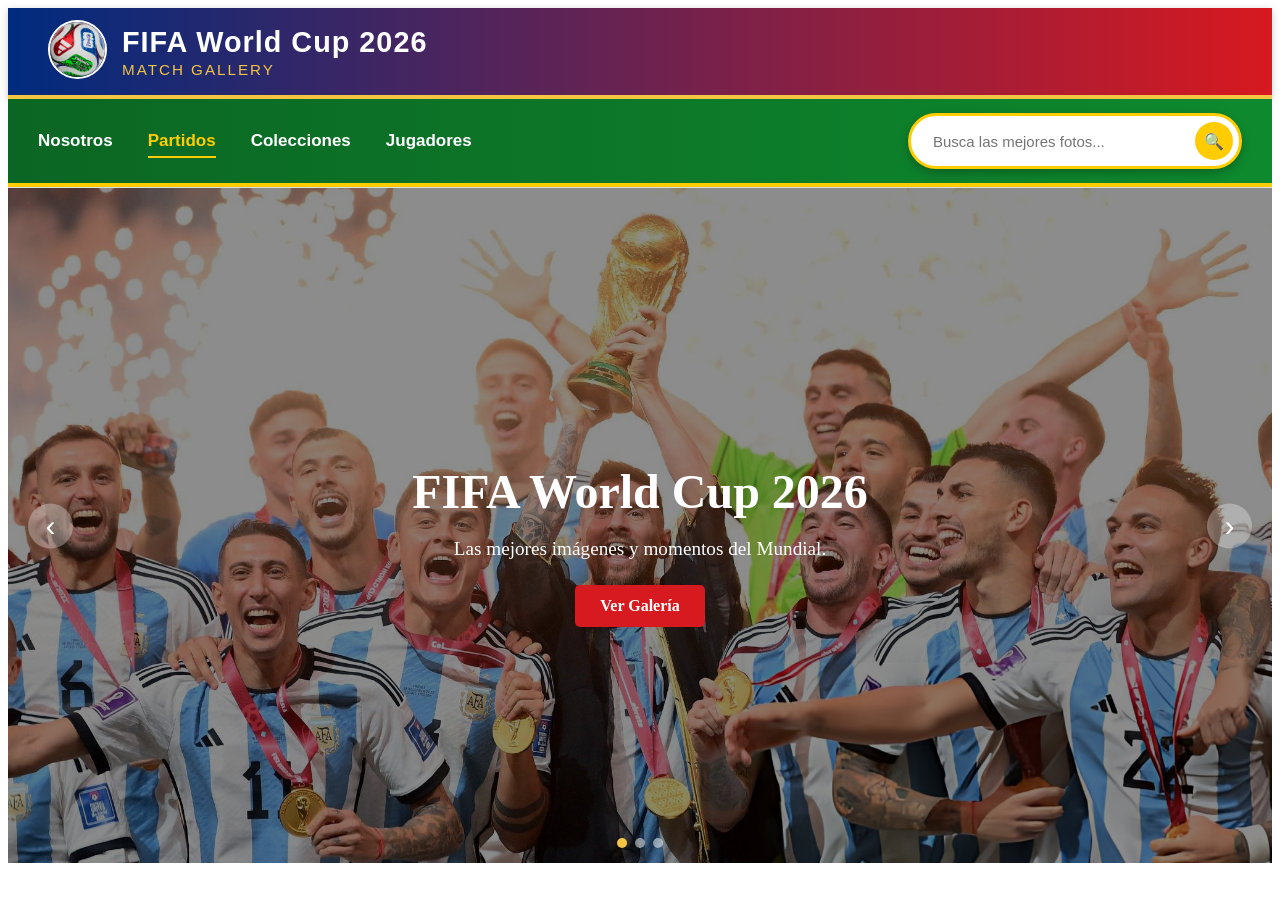
==== index.html @ 1975eaa1 "Merge pull request #9 from zayid666camacho-ctrl/developer Se corrigieron styles del menú" ====
<!DOCTYPE html>
<html lang="en">
<head>
    <meta charset="UTF-8">
    <meta name="viewport" content="width=device-width, initial-scale=1.0">
    <title>MATCH GALLERY</title>
    <link rel="stylesheet" href = "css/style.css">
</head>
<body>
    <header class="header">
        <div class="header-content">
            <a href="index.html" class="logo">
                <img src="img/logo/logo.jpg" alt="Match Gallery">
            </a>

            <div class="header-title">
                <h1>FIFA World Cup 2026</h1>
                <p>Match Gallery</p>
            </div>
        </div>
    </header>

    <div class="menu-container">
    <nav class="navegacion">

        <!-- Inputs radio ocultos -->
        <input type="radio" name="menu" id="nosotros" class="radio-menu">
        <input type="radio" name="menu" id="partidos" class="radio-menu" checked>
        <input type="radio" name="menu" id="colecciones" class="radio-menu">
        <input type="radio" name="menu" id="jugadores" class="radio-menu">

        <!-- Fila superior: menú a la izquierda, buscador a la derecha -->
        <div class="fila-superior">
            <ul class="menu-principal">
                <li><label for="nosotros">Nosotros</label></li>
                <li><label for="partidos">Partidos</label></li>
                <li><label for="colecciones">Colecciones</label></li>
                <li><label for="jugadores">Jugadores</label></li>
            </ul>

            <!-- Buscador -->
            <form class="buscador" onsubmit="return false;">
                <input type="text" placeholder="Busca las mejores fotos..." class="input-busqueda">
                <button type="submit" class="btn-buscar">🔍</button>
            </form>
        </div>

        <!-- Submenús -->
        <ul class="submenu" id="submenu-nosotros">
            <li><a href="#">Quiénes somos</a></li>
            <li><a href="#">Contacto</a></li>
        </ul>

        <ul class="submenu" id="submenu-colecciones">
            <li><a href="#">Destacadas</a></li>
            <li><a href="#">Recientes</a></li>
        </ul>
    </nav>
</div>

    <section class="banner" id="banner">
        <button class="banner-arrow banner-arrow-left" id="prevBtn" aria-label="Anterior">&#8249;</button>

        <div class="banner-overlay">
            <h1 class="banner-title">FIFA World Cup 2026</h1>
            <p class="banner-subtitle">Las mejores imágenes y momentos del Mundial.</p>
            <a href="#galerias" class="banner-btn">Ver Galería</a>
        </div>

        <button class="banner-arrow banner-arrow-right" id="nextBtn" aria-label="Siguiente">&#8250;</button>

        <div class="banner-dots" id="bannerDots"></div>
    </section>

    <footer>



    </footer>

    <script src="js/banner.js"></script>
</body>
</html>
---- css/style.css ----
/* ===== HEADER ===== */
.header {
    background: linear-gradient(90deg, #002B7F, #D71920);
    padding: 12px 40px;
    border-bottom: 4px solid #F4C542;
    box-shadow: 0 2px 8px rgba(0,0,0,.2);
}

.header-content {
    max-width: 1300px;
    margin: auto;
    display: flex;
    align-items: center;
    gap: 15px;
}

.logo img {
    width: 55px;
    height: 55px;
    border-radius: 50%;
    object-fit: cover;
    border: 2px solid white;
}

.header-title h1 {
    margin: 0;
    color: white;
    font-size: 1.8rem;
    font-weight: bold;
    letter-spacing: 1px;
    font-family: Arial, Helvetica, sans-serif;
}

.header-title p {
    margin: 2px 0 0;
    color: #F4C542;
    font-size: 0.95rem;
    letter-spacing: 2px;
    text-transform: uppercase;
    font-family: Arial, Helvetica, sans-serif;
}

.menu-container {
    font-family: Arial, sans-serif;
    border-bottom: 1px solid #ddd; 
}

.menu-principal ul {
    display: flex;
    justify-content: center;
    list-style: none;
    margin: 0;
    padding: 15px 0;
    gap: 40px
}


.menu-principal a {
    text-decoration: none;
    color: #333;
    font-size: 15px;
    padding-bottom: 8px;
}

.menu-principal a.activo {
    border-bottom: 2px solid #333;
}

.submenu ul {
    display: flex;
    justify-content: center;
    list-style: none;
    margin:0;
    padding: 10px 0;
    gap: 30px;
}

.submenu a {
    text-decoration: none;
    color: #555;
    font-size: 14px;
    padding: 6px 12px;
    border-radius: 4px;
}


.submenu a.activo{
    background-color: #444;
    color: #fff;
}
/* ===== BANNER ===== */
.banner {
    position: relative;
    background-size: cover;
    background-position: center top;
    height: 75vh;
    min-height: 350px;
    display: flex;
    justify-content: center;
    align-items: center;
}

.banner::before {
    content: "";
    position: absolute;
    inset: 0;
    background: rgba(0, 0, 0, 0.45);
}

.banner-overlay {
    position: relative;
    text-align: center;
    color: white;
    z-index: 1;
}

.banner-title {
    font-size: 3rem;
    margin-bottom: 10px;
}

.banner-subtitle {
    font-size: 1.2rem;
    margin-bottom: 25px;
}

.banner-btn {
    display: inline-block;
    padding: 12px 25px;
    background: #d71920;
    color: white;
    text-decoration: none;
    border-radius: 5px;
    font-weight: bold;
    transition: 0.3s;
}

.banner-btn:hover {
    background: #002b7f;
}

.banner-arrow {
    position: absolute;
    top: 50%;
    transform: translateY(-50%);
    width: 45px;
    height: 45px;
    border: none;
    border-radius: 50%;
    background: rgba(255,255,255,0.3);
    color: white;
    font-size: 1.8rem;
    cursor: pointer;
    z-index: 2;
}

.banner-arrow-left {
    left: 20px;
}

.banner-arrow-right {
    right: 20px;
}

.banner-dots {
    position: absolute;
    bottom: 15px;
    left: 50%;
    transform: translateX(-50%);
    display: flex;
    gap: 8px;
    z-index: 2;
}

.dot {
    width: 10px;
    height: 10px;
    border-radius: 50%;
    background: rgba(255,255,255,.5);
}

.dot.active {
    background: #f4c542;
}

.banner-1 {
    background-position: center 10%;
}

.banner-2 {
    background-position: center 80%;
}

.banner-3 {
    background-position: center 20%;
}

.radio-menu {
  display: none;
}

.menu-container {
  font-family: Arial, sans-serif;
}

.navegacion {
  background: linear-gradient(90deg, #0b6623, #0e8a2e);
  border-bottom: 4px solid #ffcc00;
}

/* Fila superior: menú a la izquierda, buscador a la derecha */
.fila-superior {
  display: flex;
  align-items: center;
  justify-content: space-between;
  padding: 14px 30px;
}

/* Menú principal */
.menu-principal {
  list-style: none;
  display: flex;
  gap: 35px;
  margin: 0;
  padding: 0;
}

.menu-principal label {
  cursor: pointer;
  color: #ffffff;
  font-size: 17px;
  font-weight: 600;
  padding-bottom: 6px;
  transition: color 0.2s ease;
}

.menu-principal label:hover {
  color: #ffcc00;
}

/* Buscador destacado, alineado a la derecha */
.buscador {
  display: flex;
  align-items: center;
  background-color: #ffffff;
  border: 3px solid #ffcc00;
  border-radius: 30px;
  padding: 6px 6px 6px 20px;
  box-shadow: 0 4px 10px rgba(0, 0, 0, 0.25);
}

.input-busqueda {
  border: none;
  outline: none;
  font-size: 15px;
  width: 260px;
  background: transparent;
}

.btn-buscar {
  background-color: #ffcc00;
  border: none;
  border-radius: 50%;
  width: 38px;
  height: 38px;
  font-size: 16px;
  cursor: pointer;
  transition: background-color 0.2s ease;
}

.btn-buscar:hover {
  background-color: #e6b800;
}

/* Submenús */
.submenu {
  display: none;
  list-style: none;
  gap: 30px;
  margin: 0;
  padding: 10px 30px;
  background-color: #f2f2f2;
  border-top: 1px solid #ddd;
}

.submenu a {
  text-decoration: none;
  color: #333;
  font-size: 14px;
  font-weight: 500;
}

.submenu a:hover {
  color: #0b6623;
}

/* Mostrar el submenú correspondiente según el radio marcado */
#nosotros:checked ~ #submenu-nosotros,
#partidos:checked ~ #submenu-partidos,
#colecciones:checked ~ #submenu-colecciones,
#jugadores:checked ~ #submenu-jugadores {
  display: flex;
}

/* Resaltar la opción activa del menú principal */
#nosotros:checked ~ .fila-superior .menu-principal label[for="nosotros"],
#partidos:checked ~ .fila-superior .menu-principal label[for="partidos"],
#colecciones:checked ~ .fila-superior .menu-principal label[for="colecciones"],
#jugadores:checked ~ .fila-superior .menu-principal label[for="jugadores"] {
  color: #ffcc00;
  border-bottom: 2px solid #ffcc00;
}
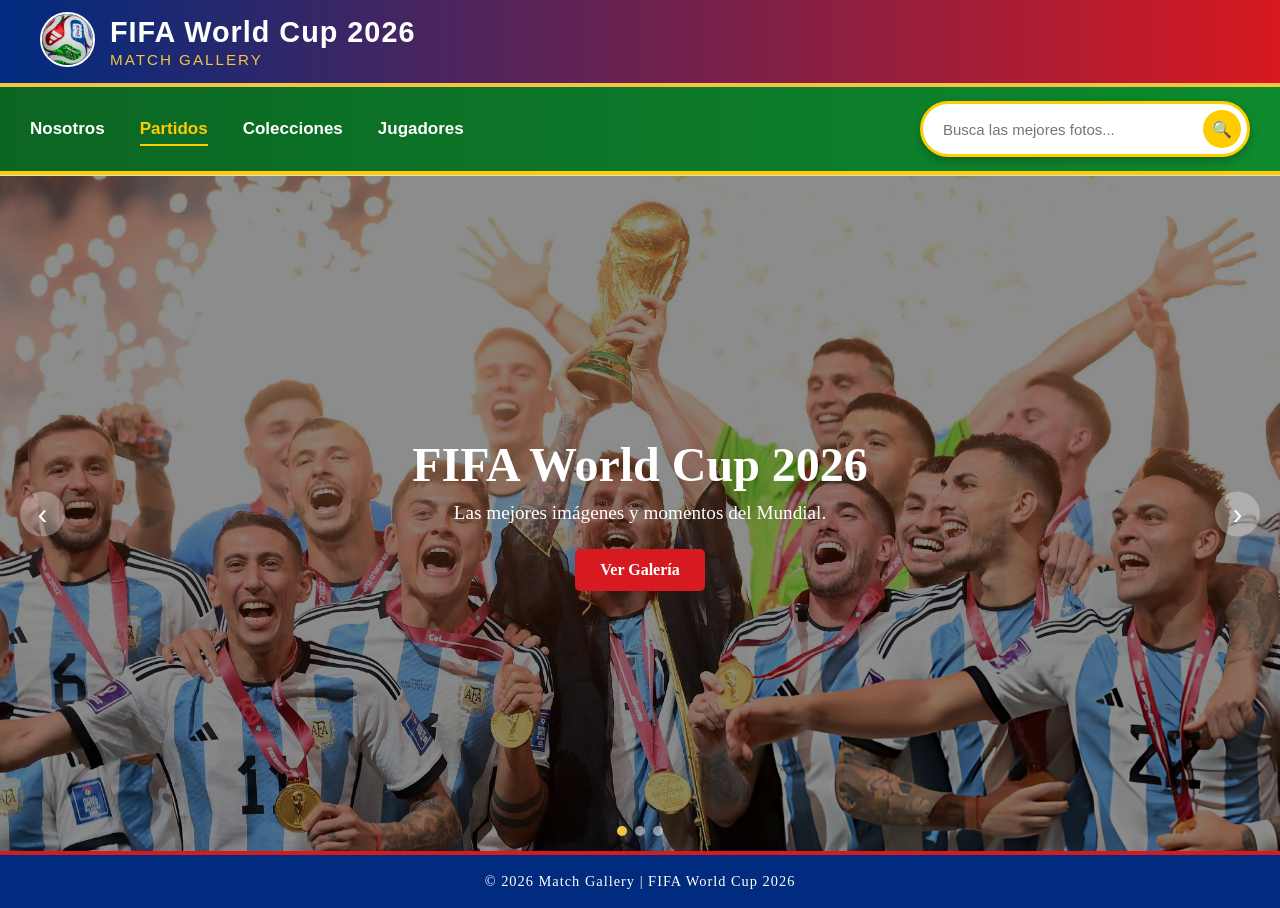
==== commit 91676488: "Se agrego el footer" ====
--- a/index.html
+++ b/index.html
@@ -19,6 +19,8 @@
             </div>
         </div>
     </header>
+
+    
 
     <div class="menu-container">
     <nav class="navegacion">
@@ -72,10 +74,8 @@
         <div class="banner-dots" id="bannerDots"></div>
     </section>
 
-    <footer>
-
-
-
+    <footer class="footer">
+        <p>&copy; 2026 Match Gallery | FIFA World Cup 2026</p>
     </footer>
 
     <script src="js/banner.js"></script>
--- a/css/style.css
+++ b/css/style.css
@@ -1,3 +1,14 @@
+* {
+    margin: 0;
+    padding: 0;
+    box-sizing: border-box;
+}
+
+body {
+    margin: 0;
+    padding: 0;
+}
+
 /* ===== HEADER ===== */
 .header {
     background: linear-gradient(90deg, #002B7F, #D71920);
@@ -309,4 +320,20 @@
 #jugadores:checked ~ .fila-superior .menu-principal label[for="jugadores"] {
   color: #ffcc00;
   border-bottom: 2px solid #ffcc00;
-}+}
+
+/* ===== FOOTER ===== */
+
+.footer {
+    background-color: #002b7f;
+    color: white;
+    text-align: center;
+    padding: 18px;
+    border-top: 4px solid #d71920;
+}
+
+.footer p {
+    margin: 0;
+    font-size: 0.9rem;
+    letter-spacing: 1px;
+}
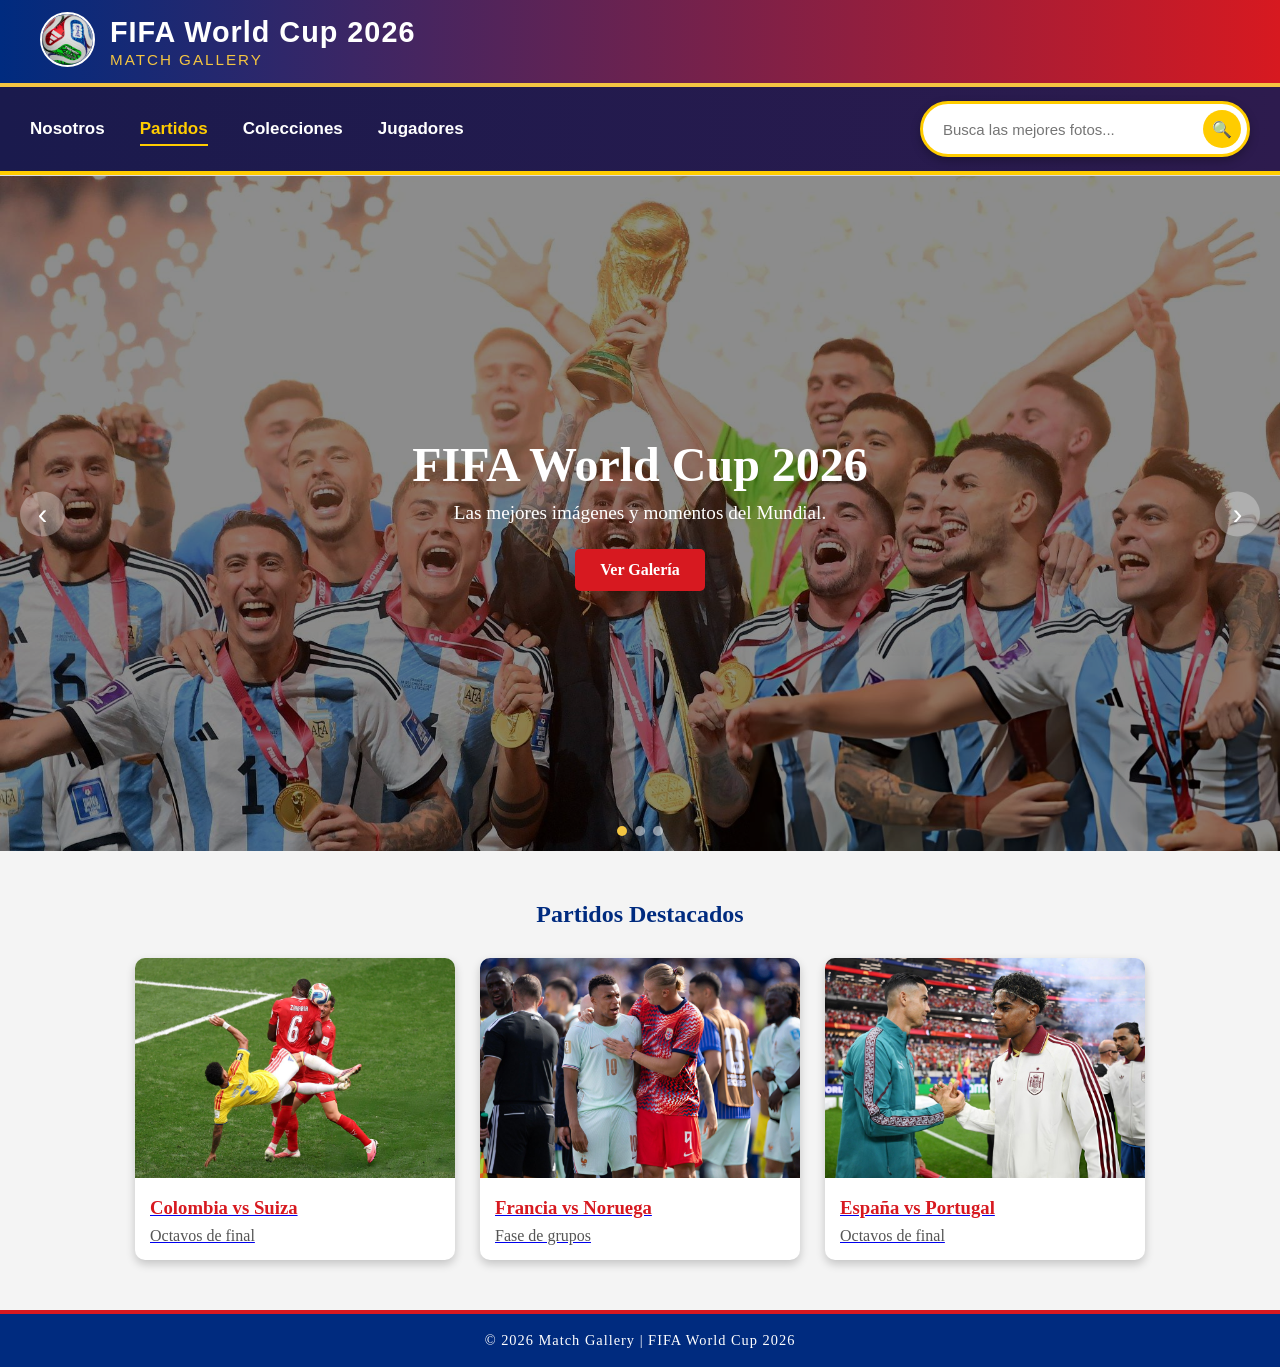
==== commit e387b596: "Se agrego una seccion de partidos destacados en el index" ====
--- a/index.html
+++ b/index.html
@@ -74,6 +74,38 @@
         <div class="banner-dots" id="bannerDots"></div>
     </section>
 
+    <section id="galerias" class="galerias">
+    <h2>Partidos Destacados</h2>
+
+    <div class="galeria-grid">
+
+        <a href="colombia-suiza.html" class="card">
+            <img src="img/colombia vs suiza.jpg" alt="">
+            <div class="card-info">
+                <h3>Colombia vs Suiza</h3>
+                <p>Octavos de final</p>
+            </div>
+        </a>
+
+        <a href="francia-noruega.html" class="card">
+            <img src="img/francia vs noruega.jpg" alt="">
+            <div class="card-info">
+                <h3>Francia vs Noruega</h3>
+                <p>Fase de grupos</p>
+            </div>
+        </a>
+
+        <a href="españa-portugal.html" class="card">
+            <img src="img/españa vs portugal.jpg" alt="">
+            <div class="card-info">
+                <h3>España vs Portugal</h3>
+                <p>Octavos de final</p>
+            </div>
+        </a>
+
+    </div>
+    </section>
+
     <footer class="footer">
         <p>&copy; 2026 Match Gallery | FIFA World Cup 2026</p>
     </footer>
--- a/css/style.css
+++ b/css/style.css
@@ -215,7 +215,7 @@
 }
 
 .navegacion {
-  background: linear-gradient(90deg, #0b6623, #0e8a2e);
+  background: linear-gradient(90deg, #1a1a4d, #2d1b4e);
   border-bottom: 4px solid #ffcc00;
 }
 
@@ -302,7 +302,7 @@
 }
 
 .submenu a:hover {
-  color: #0b6623;
+  color: #1a1a4d;
 }
 
 /* Mostrar el submenú correspondiente según el radio marcado */
@@ -337,3 +337,55 @@
     font-size: 0.9rem;
     letter-spacing: 1px;
 }
+
+/* ===== GALERIAS ===== */
+
+.galerias{
+    padding: 50px;
+    background: #f4f4f4;
+}
+
+.galerias h2{
+    text-align: center;
+    color: #002b7f;
+    margin-bottom: 30px;
+}
+
+.galeria-grid{
+    display: flex;
+    justify-content: center;
+    gap: 25px;
+    flex-wrap: wrap;
+}
+
+.card{
+    width: 320px;
+    background: white;
+    border-radius: 10px;
+    overflow: hidden;
+    box-shadow: 0 4px 10px rgba(0,0,0,.2);
+    transition: .3s;
+}
+
+.card:hover{
+    transform: translateY(-8px);
+}
+
+.card img{
+    width: 100%;
+    height: 220px;
+    object-fit: cover;
+}
+
+.card-info{
+    padding: 15px;
+}
+
+.card-info h3{
+    color: #d71920;
+    margin-bottom: 8px;
+}
+
+.card-info p{
+    color: #555;
+}
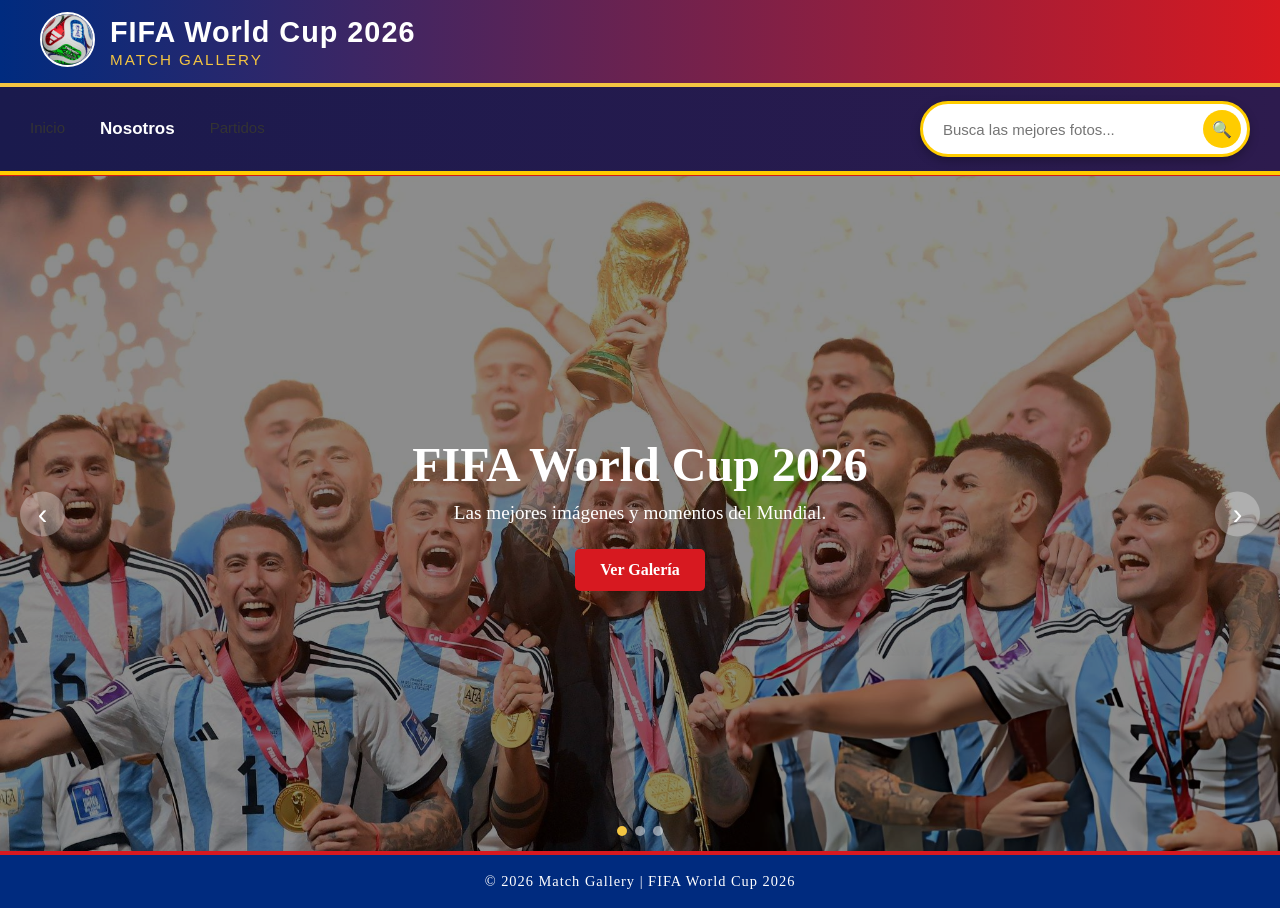
==== commit cb278624: "Avance de apartado de partidos" ====
--- a/index.html
+++ b/index.html
@@ -28,16 +28,14 @@
         <!-- Inputs radio ocultos -->
         <input type="radio" name="menu" id="nosotros" class="radio-menu">
         <input type="radio" name="menu" id="partidos" class="radio-menu" checked>
-        <input type="radio" name="menu" id="colecciones" class="radio-menu">
-        <input type="radio" name="menu" id="jugadores" class="radio-menu">
+
 
         <!-- Fila superior: menú a la izquierda, buscador a la derecha -->
         <div class="fila-superior">
             <ul class="menu-principal">
+                <li><a href="index.html">Inicio</a></li>
                 <li><label for="nosotros">Nosotros</label></li>
-                <li><label for="partidos">Partidos</label></li>
-                <li><label for="colecciones">Colecciones</label></li>
-                <li><label for="jugadores">Jugadores</label></li>
+                <li><a href="partidos.html">Partidos</a></li>
             </ul>
 
             <!-- Buscador -->
@@ -53,9 +51,6 @@
             <li><a href="#">Contacto</a></li>
         </ul>
 
-        <ul class="submenu" id="submenu-colecciones">
-            <li><a href="#">Destacadas</a></li>
-            <li><a href="#">Recientes</a></li>
         </ul>
     </nav>
 </div>
@@ -74,38 +69,6 @@
         <div class="banner-dots" id="bannerDots"></div>
     </section>
 
-    <section id="galerias" class="galerias">
-    <h2>Partidos Destacados</h2>
-
-    <div class="galeria-grid">
-
-        <a href="colombia-suiza.html" class="card">
-            <img src="img/colombia vs suiza.jpg" alt="">
-            <div class="card-info">
-                <h3>Colombia vs Suiza</h3>
-                <p>Octavos de final</p>
-            </div>
-        </a>
-
-        <a href="francia-noruega.html" class="card">
-            <img src="img/francia vs noruega.jpg" alt="">
-            <div class="card-info">
-                <h3>Francia vs Noruega</h3>
-                <p>Fase de grupos</p>
-            </div>
-        </a>
-
-        <a href="españa-portugal.html" class="card">
-            <img src="img/españa vs portugal.jpg" alt="">
-            <div class="card-info">
-                <h3>España vs Portugal</h3>
-                <p>Octavos de final</p>
-            </div>
-        </a>
-
-    </div>
-    </section>
-
     <footer class="footer">
         <p>&copy; 2026 Match Gallery | FIFA World Cup 2026</p>
     </footer>
--- a/css/style.css
+++ b/css/style.css
@@ -53,7 +53,7 @@
 
 .menu-container {
     font-family: Arial, sans-serif;
-    border-bottom: 1px solid #ddd; 
+    border-bottom: 1px solid #d11a1a; 
 }
 
 .menu-principal ul {
@@ -337,55 +337,3 @@
     font-size: 0.9rem;
     letter-spacing: 1px;
 }
-
-/* ===== GALERIAS ===== */
-
-.galerias{
-    padding: 50px;
-    background: #f4f4f4;
-}
-
-.galerias h2{
-    text-align: center;
-    color: #002b7f;
-    margin-bottom: 30px;
-}
-
-.galeria-grid{
-    display: flex;
-    justify-content: center;
-    gap: 25px;
-    flex-wrap: wrap;
-}
-
-.card{
-    width: 320px;
-    background: white;
-    border-radius: 10px;
-    overflow: hidden;
-    box-shadow: 0 4px 10px rgba(0,0,0,.2);
-    transition: .3s;
-}
-
-.card:hover{
-    transform: translateY(-8px);
-}
-
-.card img{
-    width: 100%;
-    height: 220px;
-    object-fit: cover;
-}
-
-.card-info{
-    padding: 15px;
-}
-
-.card-info h3{
-    color: #d71920;
-    margin-bottom: 8px;
-}
-
-.card-info p{
-    color: #555;
-}
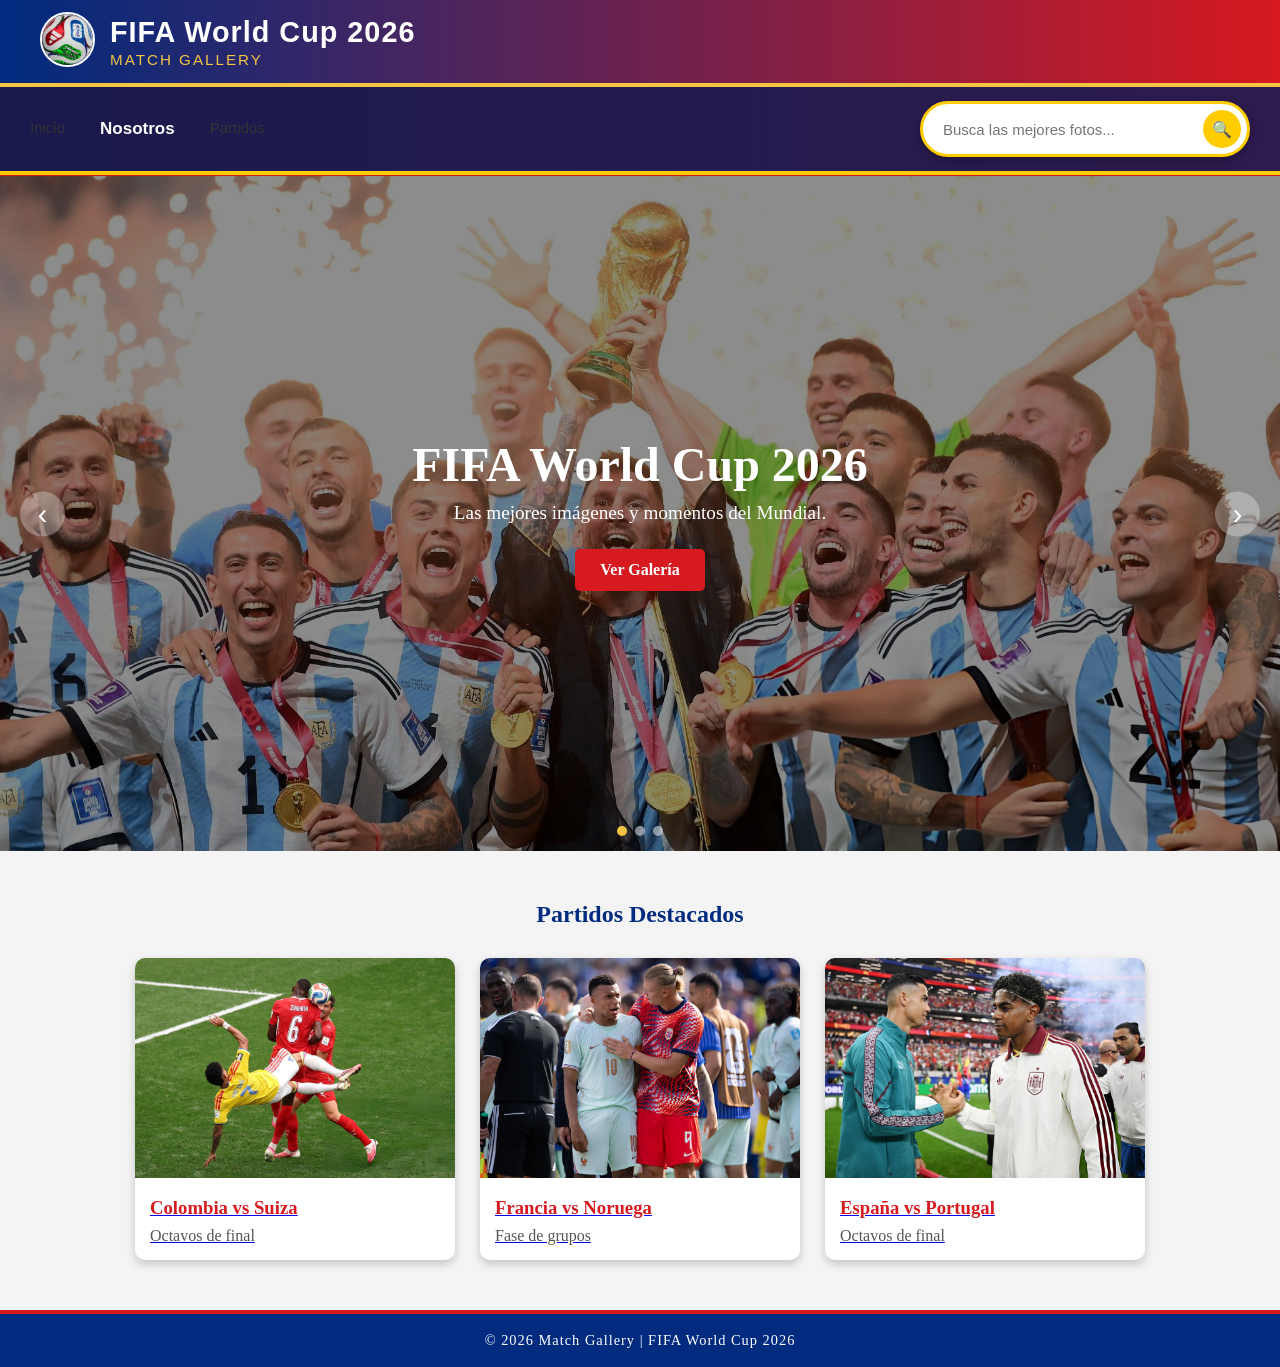
==== commit ceabc761: "Merge pull request #13 from zayid666camacho-ctrl/devtre Avance de apartado de partidos" ====
--- a/index.html
+++ b/index.html
@@ -69,6 +69,38 @@
         <div class="banner-dots" id="bannerDots"></div>
     </section>
 
+    <section id="galerias" class="galerias">
+    <h2>Partidos Destacados</h2>
+
+    <div class="galeria-grid">
+
+        <a href="colombia-suiza.html" class="card">
+            <img src="img/colombia vs suiza.jpg" alt="">
+            <div class="card-info">
+                <h3>Colombia vs Suiza</h3>
+                <p>Octavos de final</p>
+            </div>
+        </a>
+
+        <a href="francia-noruega.html" class="card">
+            <img src="img/francia vs noruega.jpg" alt="">
+            <div class="card-info">
+                <h3>Francia vs Noruega</h3>
+                <p>Fase de grupos</p>
+            </div>
+        </a>
+
+        <a href="españa-portugal.html" class="card">
+            <img src="img/españa vs portugal.jpg" alt="">
+            <div class="card-info">
+                <h3>España vs Portugal</h3>
+                <p>Octavos de final</p>
+            </div>
+        </a>
+
+    </div>
+    </section>
+
     <footer class="footer">
         <p>&copy; 2026 Match Gallery | FIFA World Cup 2026</p>
     </footer>
--- a/css/style.css
+++ b/css/style.css
@@ -337,3 +337,55 @@
     font-size: 0.9rem;
     letter-spacing: 1px;
 }
+
+/* ===== GALERIAS ===== */
+
+.galerias{
+    padding: 50px;
+    background: #f4f4f4;
+}
+
+.galerias h2{
+    text-align: center;
+    color: #002b7f;
+    margin-bottom: 30px;
+}
+
+.galeria-grid{
+    display: flex;
+    justify-content: center;
+    gap: 25px;
+    flex-wrap: wrap;
+}
+
+.card{
+    width: 320px;
+    background: white;
+    border-radius: 10px;
+    overflow: hidden;
+    box-shadow: 0 4px 10px rgba(0,0,0,.2);
+    transition: .3s;
+}
+
+.card:hover{
+    transform: translateY(-8px);
+}
+
+.card img{
+    width: 100%;
+    height: 220px;
+    object-fit: cover;
+}
+
+.card-info{
+    padding: 15px;
+}
+
+.card-info h3{
+    color: #d71920;
+    margin-bottom: 8px;
+}
+
+.card-info p{
+    color: #555;
+}
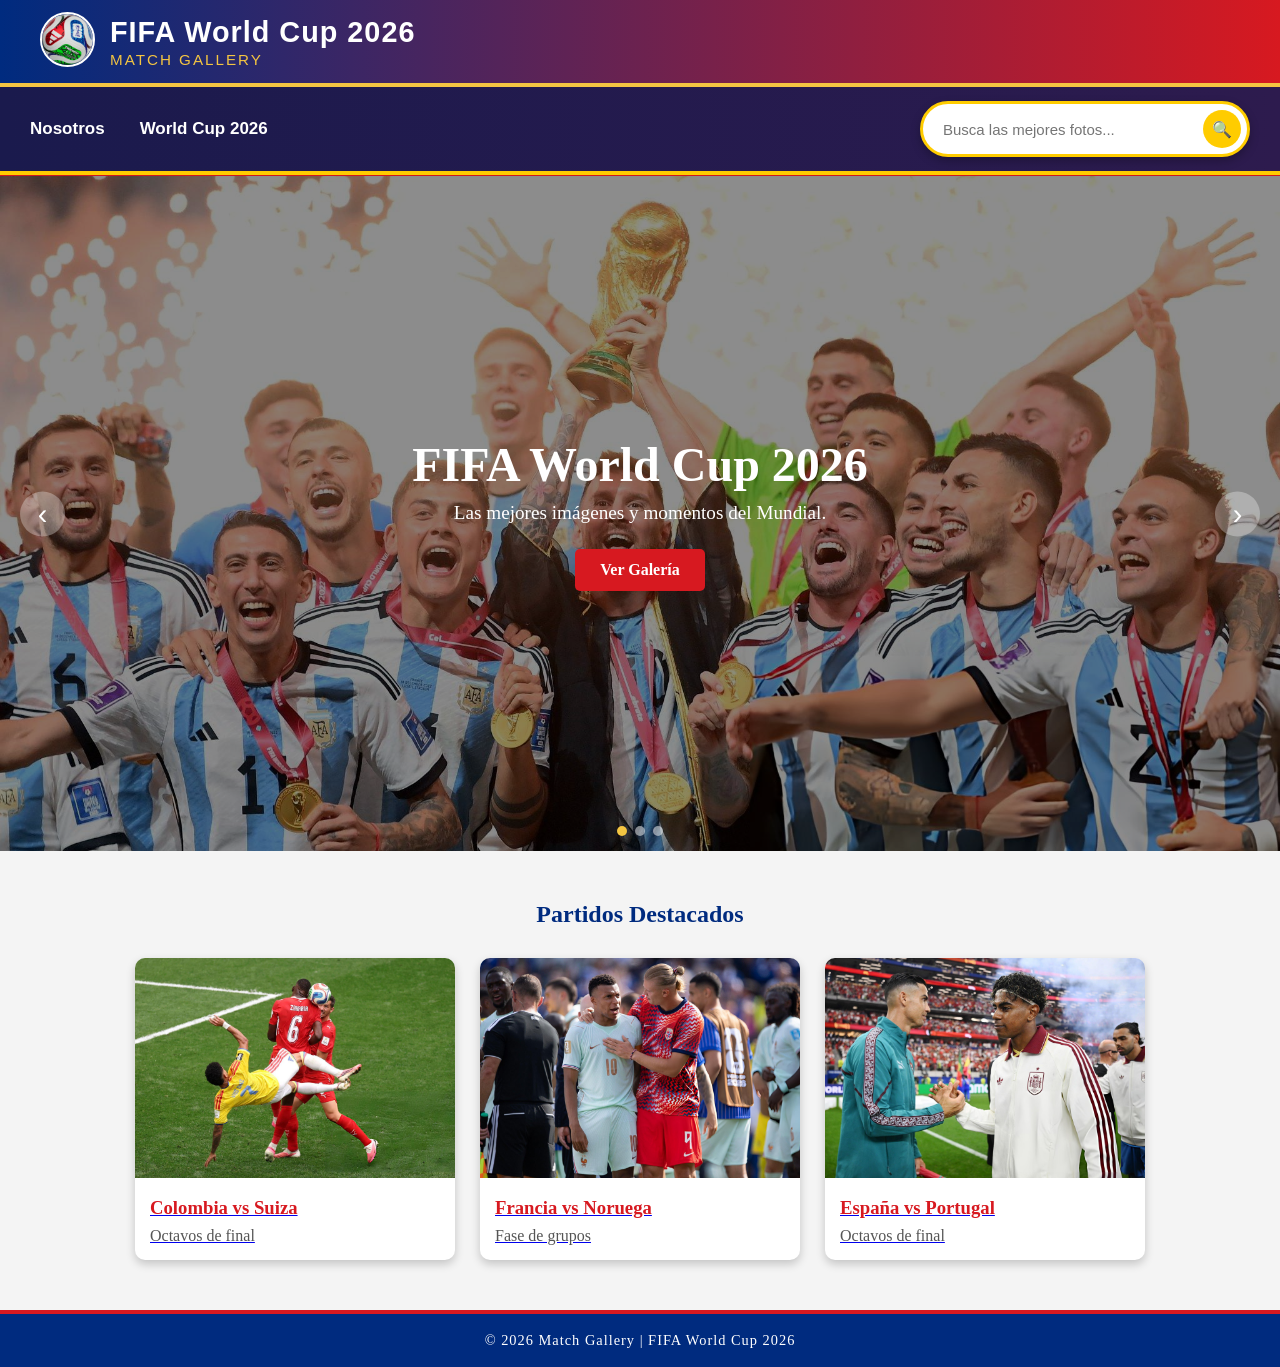
==== commit 03c4abaf: "Merge pull request #15 from zayid666camacho-ctrl/developer Developer" ====
--- a/index.html
+++ b/index.html
@@ -27,15 +27,14 @@
 
         <!-- Inputs radio ocultos -->
         <input type="radio" name="menu" id="nosotros" class="radio-menu">
-        <input type="radio" name="menu" id="partidos" class="radio-menu" checked>
+        <input type="radio" name="menu" id="worldcup" class="radio-menu" checked>
 
 
         <!-- Fila superior: menú a la izquierda, buscador a la derecha -->
         <div class="fila-superior">
-            <ul class="menu-principal">
-                <li><a href="index.html">Inicio</a></li>
+                <ul class="menu-principal">
                 <li><label for="nosotros">Nosotros</label></li>
-                <li><a href="partidos.html">Partidos</a></li>
+                <li><label for="worldcup">World Cup 2026</label></li>
             </ul>
 
             <!-- Buscador -->
@@ -47,13 +46,16 @@
 
         <!-- Submenús -->
         <ul class="submenu" id="submenu-nosotros">
-            <li><a href="#">Quiénes somos</a></li>
+            <li><a href="quienessomos.html">Quiénes somos</a></li>
             <li><a href="#">Contacto</a></li>
         </ul>
 
+        <ul class="submenu" id="submenu-worldcup">
+            <li><a href="partidos.html">Partidos</a></li>
+            <li><a href="jugadores.html">Jugadores</a></li>
         </ul>
-    </nav>
-</div>
+        </nav>
+    </div>
 
     <section class="banner" id="banner">
         <button class="banner-arrow banner-arrow-left" id="prevBtn" aria-label="Anterior">&#8249;</button>
@@ -90,7 +92,7 @@
             </div>
         </a>
 
-        <a href="españa-portugal.html" class="card">
+        <a href="portugal-españa.html" class="card">
             <img src="img/españa vs portugal.jpg" alt="">
             <div class="card-info">
                 <h3>España vs Portugal</h3>
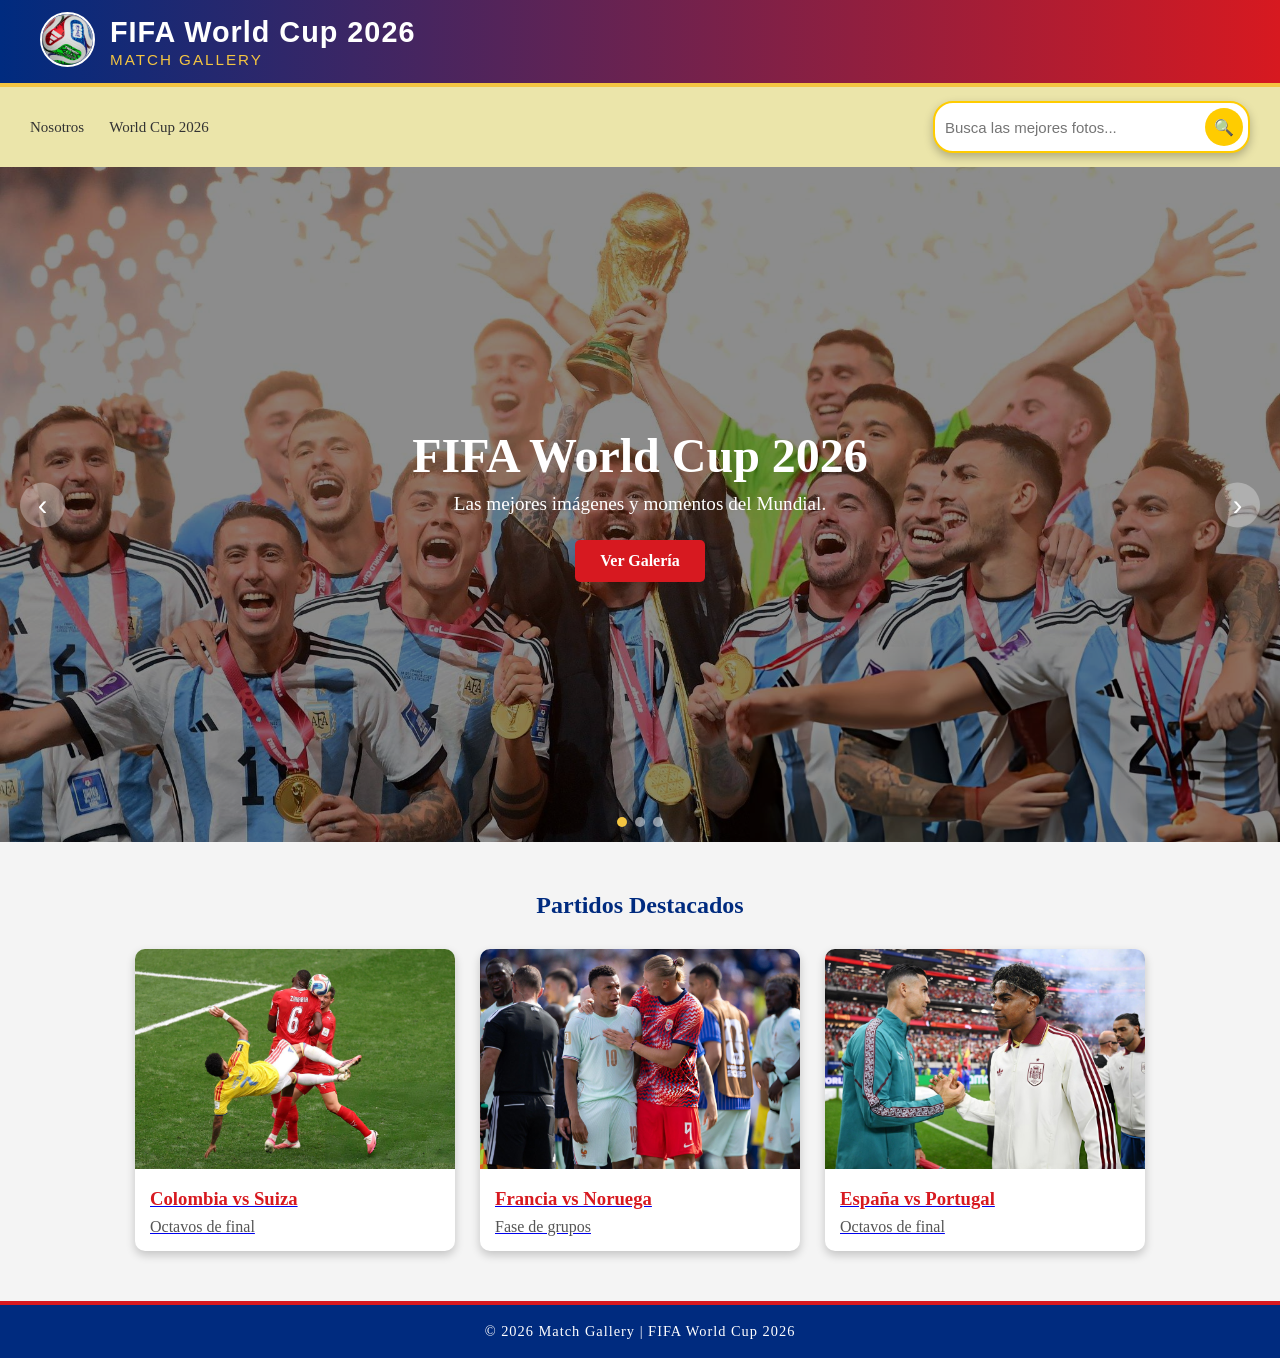
==== commit e17d0e52: "se agrego NOSOTROS y ultimos detalles" ====
--- a/index.html
+++ b/index.html
@@ -22,19 +22,11 @@
 
     
 
-    <div class="menu-container">
-    <nav class="navegacion">
-
-        <!-- Inputs radio ocultos -->
-        <input type="radio" name="menu" id="nosotros" class="radio-menu">
-        <input type="radio" name="menu" id="worldcup" class="radio-menu" checked>
-
-
         <!-- Fila superior: menú a la izquierda, buscador a la derecha -->
         <div class="fila-superior">
                 <ul class="menu-principal">
-                <li><label for="nosotros">Nosotros</label></li>
-                <li><label for="worldcup">World Cup 2026</label></li>
+                <li><a href="nosotros.html">Nosotros</a></li>
+                <li><a href="partidos.html">World Cup 2026</a></li>
             </ul>
 
             <!-- Buscador -->
@@ -44,18 +36,7 @@
             </form>
         </div>
 
-        <!-- Submenús -->
-        <ul class="submenu" id="submenu-nosotros">
-            <li><a href="quienessomos.html">Quiénes somos</a></li>
-            <li><a href="#">Contacto</a></li>
-        </ul>
 
-        <ul class="submenu" id="submenu-worldcup">
-            <li><a href="partidos.html">Partidos</a></li>
-            <li><a href="jugadores.html">Jugadores</a></li>
-        </ul>
-        </nav>
-    </div>
 
     <section class="banner" id="banner">
         <button class="banner-arrow banner-arrow-left" id="prevBtn" aria-label="Anterior">&#8249;</button>
--- a/css/style.css
+++ b/css/style.css
@@ -95,7 +95,7 @@
 }
 
 
-.submenu a.activo{
+.submenu .activo{
     background-color: #444;
     color: #fff;
 }
@@ -216,47 +216,38 @@
 
 .navegacion {
   background: linear-gradient(90deg, #1a1a4d, #2d1b4e);
-  border-bottom: 4px solid #ffcc00;
+  border-bottom: 4px solid #2b2613;
 }
 
 /* Fila superior: menú a la izquierda, buscador a la derecha */
 .fila-superior {
-  display: flex;
-  align-items: center;
-  justify-content: space-between;
-  padding: 14px 30px;
+background-color: rgb(235, 229, 170);
+display: flex;
+align-items: center;
+justify-content: space-between;
+padding: 14px 30px;
 }
 
 /* Menú principal */
 .menu-principal {
   list-style: none;
   display: flex;
-  gap: 35px;
+  gap: 25px;
   margin: 0;
   padding: 0;
 }
 
-.menu-principal label {
-  cursor: pointer;
-  color: #ffffff;
-  font-size: 17px;
-  font-weight: 600;
-  padding-bottom: 6px;
-  transition: color 0.2s ease;
-}
-
-.menu-principal label:hover {
-  color: #ffcc00;
-}
+
+
 
 /* Buscador destacado, alineado a la derecha */
 .buscador {
   display: flex;
   align-items: center;
   background-color: #ffffff;
-  border: 3px solid #ffcc00;
-  border-radius: 30px;
-  padding: 6px 6px 6px 20px;
+  border: 2px solid #ffcc00;
+  border-radius: 20px;
+  padding: 5px 5px 5px 10px;
   box-shadow: 0 4px 10px rgba(0, 0, 0, 0.25);
 }
 
@@ -283,44 +274,8 @@
   background-color: #e6b800;
 }
 
-/* Submenús */
-.submenu {
-  display: none;
-  list-style: none;
-  gap: 30px;
-  margin: 0;
-  padding: 10px 30px;
-  background-color: #f2f2f2;
-  border-top: 1px solid #ddd;
-}
-
-.submenu a {
-  text-decoration: none;
-  color: #333;
-  font-size: 14px;
-  font-weight: 500;
-}
-
-.submenu a:hover {
-  color: #1a1a4d;
-}
-
-/* Mostrar el submenú correspondiente según el radio marcado */
-#nosotros:checked ~ #submenu-nosotros,
-#partidos:checked ~ #submenu-partidos,
-#colecciones:checked ~ #submenu-colecciones,
-#jugadores:checked ~ #submenu-jugadores {
-  display: flex;
-}
-
-/* Resaltar la opción activa del menú principal */
-#nosotros:checked ~ .fila-superior .menu-principal label[for="nosotros"],
-#partidos:checked ~ .fila-superior .menu-principal label[for="partidos"],
-#colecciones:checked ~ .fila-superior .menu-principal label[for="colecciones"],
-#jugadores:checked ~ .fila-superior .menu-principal label[for="jugadores"] {
-  color: #ffcc00;
-  border-bottom: 2px solid #ffcc00;
-}
+
+
 
 /* ===== FOOTER ===== */
 
@@ -337,6 +292,7 @@
     font-size: 0.9rem;
     letter-spacing: 1px;
 }
+
 
 /* ===== GALERIAS ===== */
 
@@ -389,3 +345,51 @@
 .card-info p{
     color: #555;
 }
+
+
+
+.nosotros {
+  display: flex;
+  align-items: center;
+  gap: 40px;
+  padding: 60px 60px;
+}
+
+.nosotros-texto {
+  flex: 1;
+}
+
+.nosotros-texto h2 {
+  font-size: 2rem;
+  margin-bottom: 20px;
+  color: #1e1e1e;
+}
+
+.nosotros-texto p {
+  font-size: 1rem;
+  line-height: 1.6;
+  color: #444;
+  margin-bottom: 15px;
+}
+
+.nosotros-imagen {
+  flex: 1;
+  display: flex;
+  justify-content: center;
+  align-items: center;
+}
+
+.nosotros-imagen img {
+  width: 100%;
+  max-width: 450px;
+  border-radius: 8px;
+  object-fit: cover;
+}
+
+/* Responsive: apila texto e imagen en pantallas pequeñas */
+@media (max-width: 768px) {
+  .nosotros {
+    flex-direction: column;
+    padding: 40px 20px;
+  }
+}
